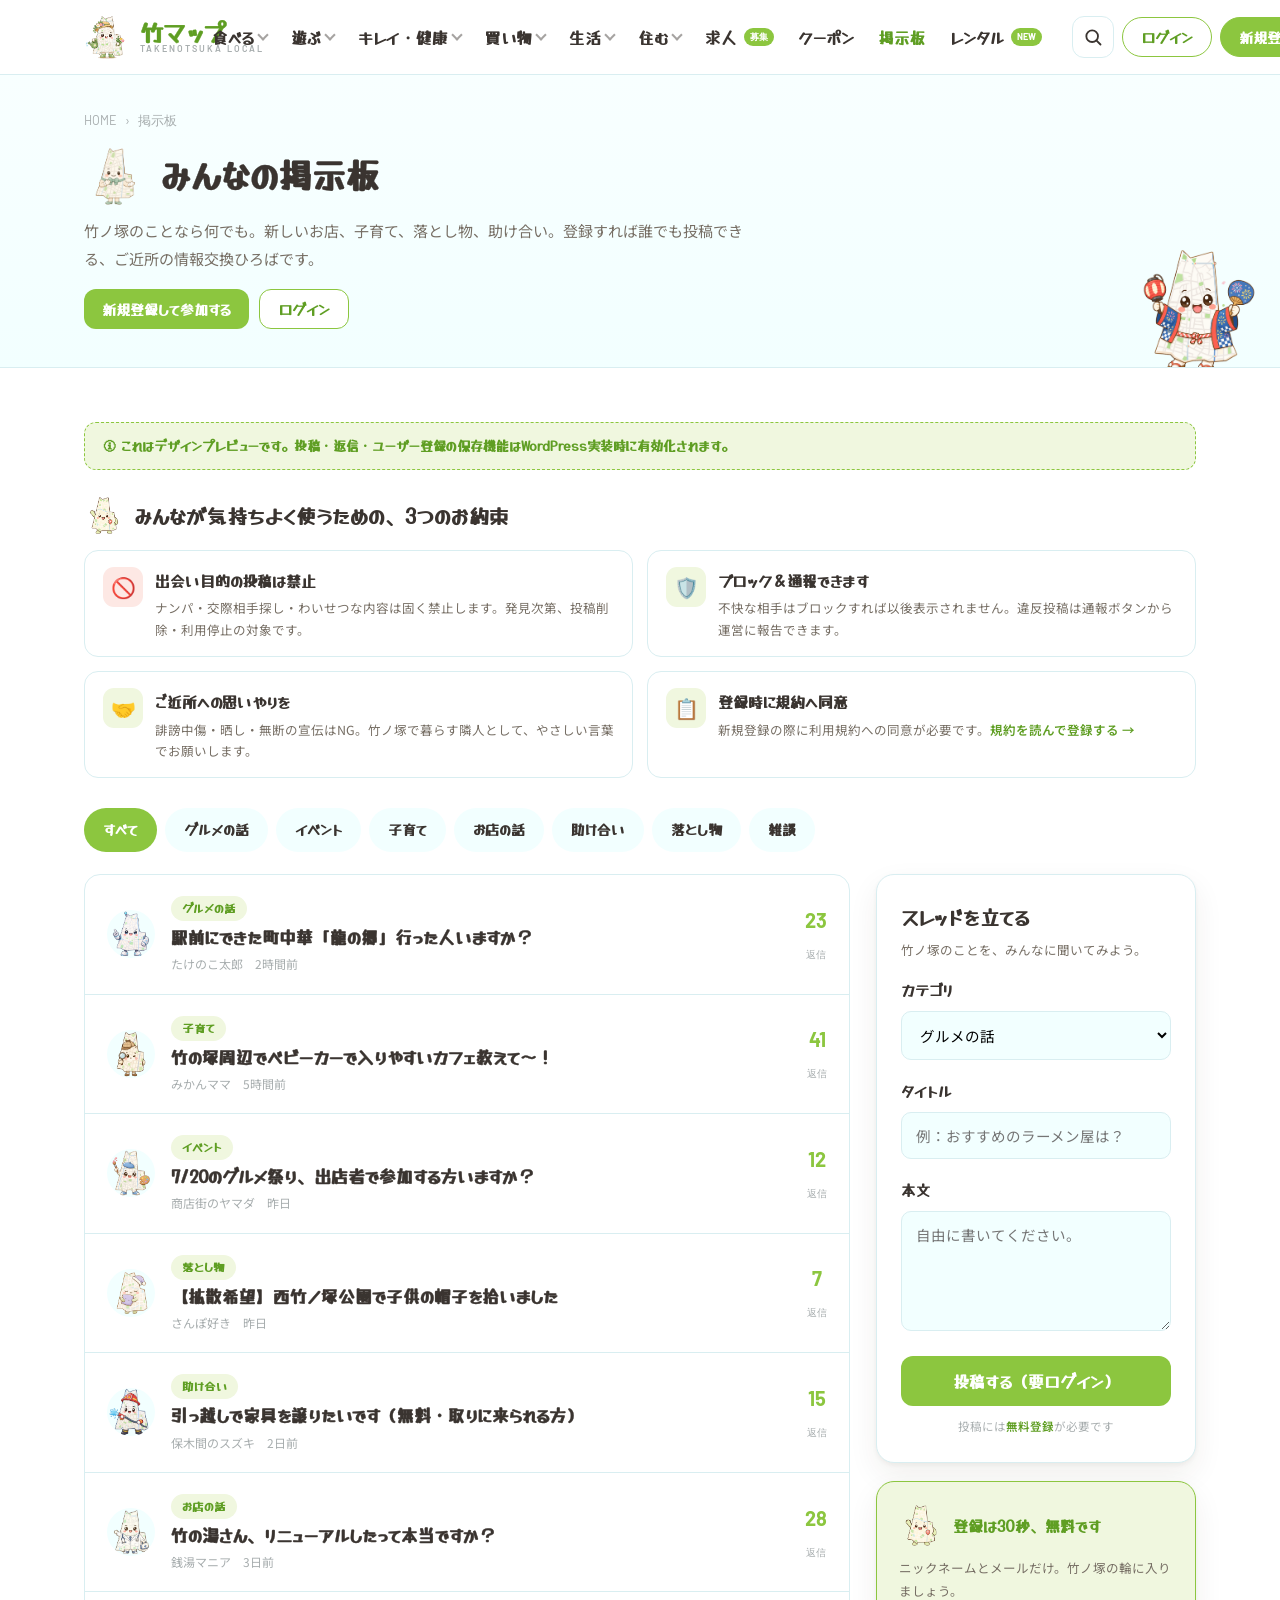
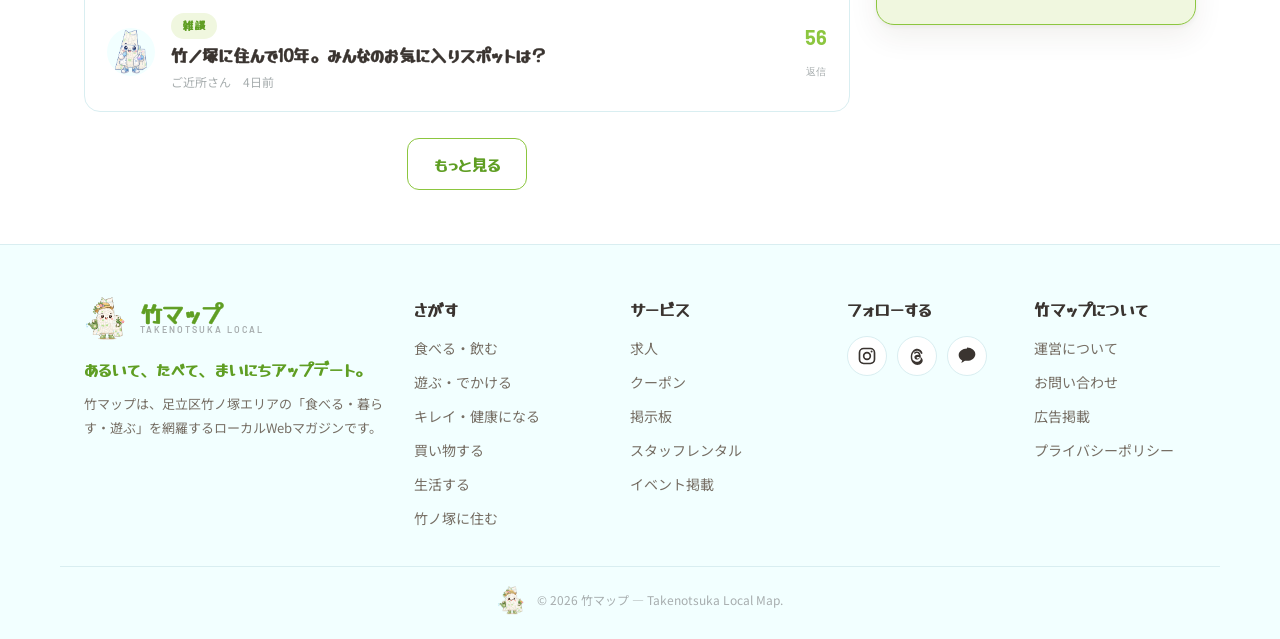
==== board.html @ 07ed6ed5 "竹マップ クライアント確認用プレビュー aruku風ローカルWebマガジン。トップ/求人/クーポン/掲示板/レンタル/イベント/運営情報の各ページ。  Co-Authored-By: Claude O" ====
<!DOCTYPE html>
<html lang="ja">
<head>
<meta charset="UTF-8">
<meta name="viewport" content="width=device-width, initial-scale=1">
<title>掲示板｜竹マップ — 竹ノ塚の情報交換</title>
<meta name="theme-color" content="#8cc63f">
<link rel="preconnect" href="https://fonts.googleapis.com"><link rel="preconnect" href="https://fonts.gstatic.com" crossorigin>
<link rel="stylesheet" href="https://fonts.googleapis.com/css2?family=Noto+Sans+JP:wght@400;500;700&family=Klee+One:wght@400;600&family=Yomogi&family=Barlow:wght@500;600;700&display=swap">
<link rel="stylesheet" href="assets/css/aruku.css">
</head>
<body data-page="board">
<div class="loader js-loader" aria-hidden="true"><div class="loader__inner"><img class="loader__chara" src="assets/img/chara/00.png" alt=""><div class="loader__sub">竹の塚情報サイト</div><div class="loader__title"><span style="animation-delay:0s">竹</span><span style="animation-delay:.12s">マ</span><span style="animation-delay:.24s">ッ</span><span style="animation-delay:.36s">プ</span></div><div class="loader__dots"><i></i><i></i><i></i></div></div></div>
<div id="tm-header"></div>

<div class="page-head">
  <div class="page-head__inner">
    <div class="breadcrumb"><a href="index.html">HOME</a><span>›</span><span>掲示板</span></div>
    <h1 class="page-head__title"><img src="assets/img/chara/12.png" alt="">みんなの掲示板</h1>
    <p class="page-head__lead">竹ノ塚のことなら何でも。新しいお店、子育て、落とし物、助け合い。登録すれば誰でも投稿できる、ご近所の情報交換ひろばです。</p>
    <div style="margin-top:16px;display:flex;gap:10px;flex-wrap:wrap;">
      <button class="btn btn--primary btn--sm js-register">新規登録して参加する</button>
      <button class="btn btn--ghost btn--sm js-login">ログイン</button>
    </div>
  </div>
  <img class="page-head__chara anim-peek" src="assets/img/chara/14.png" alt="">
</div>

<section class="section"><div class="container">

  <div class="note-banner">🛈 これはデザインプレビューです。投稿・返信・ユーザー登録の保存機能はWordPress実装時に有効化されます。</div>

  <!-- 利用ルール -->
  <div class="reveal" style="margin-bottom:30px;">
    <h2 style="font-family:var(--hand);font-weight:600;font-size:20px;margin-bottom:14px;display:flex;align-items:center;gap:10px;"><img src="assets/img/chara/10.png" style="width:40px;height:40px;" class="anim-bob" alt="">みんなが気持ちよく使うための、3つのお約束</h2>
    <div class="rules">
      <div class="rule rule--ng"><div class="rule__ic">🚫</div><div><div class="rule__t">出会い目的の投稿は禁止</div><div class="rule__d">ナンパ・交際相手探し・わいせつな内容は固く禁止します。発見次第、投稿削除・利用停止の対象です。</div></div></div>
      <div class="rule"><div class="rule__ic">🛡️</div><div><div class="rule__t">ブロック＆通報できます</div><div class="rule__d">不快な相手はブロックすれば以後表示されません。違反投稿は通報ボタンから運営に報告できます。</div></div></div>
      <div class="rule"><div class="rule__ic">🤝</div><div><div class="rule__t">ご近所への思いやりを</div><div class="rule__d">誹謗中傷・晒し・無断の宣伝はNG。竹ノ塚で暮らす隣人として、やさしい言葉でお願いします。</div></div></div>
      <div class="rule"><div class="rule__ic">📋</div><div><div class="rule__t">登録時に規約へ同意</div><div class="rule__d">新規登録の際に利用規約への同意が必要です。<a href="#" class="js-register" style="color:var(--accent-deep);font-weight:600;">規約を読んで登録する →</a></div></div></div>
    </div>
  </div>

  <!-- カテゴリタブ -->
  <div class="board-tabs reveal">
    <span class="fchip on">すべて</span>
    <span class="fchip">グルメの話</span>
    <span class="fchip">イベント</span>
    <span class="fchip">子育て</span>
    <span class="fchip">お店の話</span>
    <span class="fchip">助け合い</span>
    <span class="fchip">落とし物</span>
    <span class="fchip">雑談</span>
  </div>

  <div style="display:grid;grid-template-columns:1fr 320px;gap:26px;align-items:start;" class="reveal">

    <!-- スレッド一覧 -->
    <div>
      <div class="thread-list">
        <a class="thread" href="#">
          <div class="thread__avatar"><img src="assets/img/chara/04.png" alt=""></div>
          <div><span class="thread__cat">グルメの話</span><div class="thread__title">駅前にできた町中華「龍の郷」行った人いますか？</div><div class="thread__meta"><span>たけのこ太郎</span><span>2時間前</span></div></div>
          <div class="thread__stat"><b>23</b><small>返信</small></div>
        </a>
        <a class="thread" href="#">
          <div class="thread__avatar"><img src="assets/img/chara/15.png" alt=""></div>
          <div><span class="thread__cat">子育て</span><div class="thread__title">竹の塚周辺でベビーカーで入りやすいカフェ教えて〜！</div><div class="thread__meta"><span>みかんママ</span><span>5時間前</span></div></div>
          <div class="thread__stat"><b>41</b><small>返信</small></div>
        </a>
        <a class="thread" href="#">
          <div class="thread__avatar"><img src="assets/img/chara/19.png" alt=""></div>
          <div><span class="thread__cat">イベント</span><div class="thread__title">7/20のグルメ祭り、出店者で参加する方いますか？</div><div class="thread__meta"><span>商店街のヤマダ</span><span>昨日</span></div></div>
          <div class="thread__stat"><b>12</b><small>返信</small></div>
        </a>
        <a class="thread" href="#">
          <div class="thread__avatar"><img src="assets/img/chara/06.png" alt=""></div>
          <div><span class="thread__cat">落とし物</span><div class="thread__title">【拡散希望】西竹ノ塚公園で子供の帽子を拾いました</div><div class="thread__meta"><span>さんぽ好き</span><span>昨日</span></div></div>
          <div class="thread__stat"><b>7</b><small>返信</small></div>
        </a>
        <a class="thread" href="#">
          <div class="thread__avatar"><img src="assets/img/chara/02.png" alt=""></div>
          <div><span class="thread__cat">助け合い</span><div class="thread__title">引っ越しで家具を譲りたいです（無料・取りに来られる方）</div><div class="thread__meta"><span>保木間のスズキ</span><span>2日前</span></div></div>
          <div class="thread__stat"><b>15</b><small>返信</small></div>
        </a>
        <a class="thread" href="#">
          <div class="thread__avatar"><img src="assets/img/chara/13.png" alt=""></div>
          <div><span class="thread__cat">お店の話</span><div class="thread__title">竹の湯さん、リニューアルしたって本当ですか？</div><div class="thread__meta"><span>銭湯マニア</span><span>3日前</span></div></div>
          <div class="thread__stat"><b>28</b><small>返信</small></div>
        </a>
        <a class="thread" href="#">
          <div class="thread__avatar"><img src="assets/img/chara/09.png" alt=""></div>
          <div><span class="thread__cat">雑談</span><div class="thread__title">竹ノ塚に住んで10年。みんなのお気に入りスポットは？</div><div class="thread__meta"><span>ご近所さん</span><span>4日前</span></div></div>
          <div class="thread__stat"><b>56</b><small>返信</small></div>
        </a>
      </div>
      <div style="text-align:center;margin-top:26px;"><button class="btn btn--ghost">もっと見る</button></div>
    </div>

    <!-- サイド：新規投稿 -->
    <aside>
      <div class="form-card" style="padding:24px;">
        <h3 style="font-family:var(--hand);font-weight:600;font-size:19px;margin-bottom:4px;">スレッドを立てる</h3>
        <p style="font-size:12.5px;color:var(--ink-soft);margin-bottom:16px;">竹ノ塚のことを、みんなに聞いてみよう。</p>
        <div class="form-row"><label>カテゴリ</label><select class="select"><option>グルメの話</option><option>イベント</option><option>子育て</option><option>お店の話</option><option>助け合い</option><option>落とし物</option><option>雑談</option></select></div>
        <div class="form-row"><label>タイトル</label><input class="input" placeholder="例：おすすめのラーメン屋は？"></div>
        <div class="form-row"><label>本文</label><textarea class="textarea" placeholder="自由に書いてください。"></textarea></div>
        <button class="btn btn--primary btn--block js-register">投稿する（要ログイン）</button>
        <p style="font-size:11.5px;color:var(--ink-faint);margin-top:10px;text-align:center;">投稿には<a href="#" class="js-register" style="color:var(--accent-deep);font-weight:600;">無料登録</a>が必要です</p>
      </div>
      <div class="form-card" style="padding:22px;margin-top:18px;background:var(--accent-soft);border-color:var(--accent);">
        <div style="display:flex;align-items:center;gap:10px;"><img src="assets/img/chara/10.png" style="width:44px;height:44px;" class="anim-bob" alt=""><div style="font-family:var(--hand);font-weight:600;font-size:15px;color:var(--accent-deep);">登録は30秒、無料です</div></div>
        <p style="font-size:12.5px;color:var(--ink-soft);margin-top:8px;">ニックネームとメールだけ。竹ノ塚の輪に入りましょう。</p>
      </div>
    </aside>

  </div>
</div></section>

<div id="tm-footer"></div>
<script src="assets/js/chrome.js"></script>
<script>
document.querySelectorAll('.fchip').forEach(c=>c.addEventListener('click',()=>{document.querySelectorAll('.fchip').forEach(x=>x.classList.remove('on'));c.classList.add('on');}));
</script>
</body>
</html>
---- assets/css/aruku.css ----
@import url('https://fonts.googleapis.com/css2?family=Yusei+Magic&family=Zen+Kurenaido&display=swap');
/* ============================================================
   竹マップ — aruku テイスト 共通スタイル (aruku.css)
   home / jobs / board / rental / coupons / event 全ページ共通
   手書きフォント: Yusei Magic（マーカー手書き・太め）
   ============================================================ */
:root{
  --paper:#ffffff; --bg:#f2ffff; --bg-2:#e2f7fa;
  --ink:#3a3430; --ink-soft:#766e64; --ink-faint:#a7adae;
  --line:#d9eef1;
  --accent:#8cc63f; --accent-deep:#5f9e23; --accent-soft:#f0f7df;
  --c-taberu:#e3681f; --c-kurasu:#2f9e8f; --c-kirei:#d2698a;
  --c-kosodate:#e0a83c; --c-asobu:#4079ad; --c-sumu:#9a7b52;
  --c-kaimono:#9a5bbf; --c-seikatsu:#2f9e8f;
  --radius:14px; --shadow:0 2px 4px rgba(60,40,20,.05),0 12px 30px rgba(60,40,20,.07);
  --maxw:1160px; --hand:"Yusei Magic","Klee One",cursive; --pop:"Yomogi",cursive;
}
/* 手書きフォントを少し太く見せる（縁取り） */
.logo__main,.section__title .ja,.page-head__title,.mega__ftitle,.loader__title,
.hero-slide__title,.feature__title,.card__title,.cta__title,.modal__title,
.staff__name,.job__title,.thread__title,.event__title,.coupon__title{
  -webkit-text-stroke:.35px currentColor;
}
*{box-sizing:border-box;margin:0;padding:0;}
html{scroll-behavior:smooth;}
body{font-family:"Noto Sans JP",system-ui,sans-serif;color:var(--ink);background:var(--paper);line-height:1.85;font-size:15px;-webkit-font-smoothing:antialiased;}
a{color:inherit;text-decoration:none;}
img{max-width:100%;display:block;}
.container{width:100%;max-width:var(--maxw);margin:0 auto;padding:0 24px;}
.en{font-family:"Barlow",sans-serif;}
.hand{font-family:var(--hand);}

/* ===== キャラアニメーション ===== */
@keyframes floatY{0%,100%{transform:translateY(0)}50%{transform:translateY(-7px)}}
@keyframes bob{0%,100%{transform:translateY(0) rotate(-2.5deg)}50%{transform:translateY(-4px) rotate(2.5deg)}}
@keyframes sway{0%,100%{transform:rotate(-5deg)}50%{transform:rotate(5deg)}}
@keyframes peek{0%,100%{transform:translateY(18px) rotate(-2deg)}50%{transform:translateY(0) rotate(3deg)}}
@keyframes popIn{0%{transform:scale(0) rotate(-40deg);opacity:0}65%{transform:scale(1.18) rotate(10deg)}100%{transform:scale(1) rotate(0);opacity:1}}
.anim-float{animation:floatY 3.2s ease-in-out infinite;}
.anim-bob{animation:bob 2.6s ease-in-out infinite;transform-origin:bottom center;}
.anim-sway{animation:sway 2.2s ease-in-out infinite;transform-origin:bottom center;}
.anim-peek{animation:peek 4s ease-in-out infinite;}
.logo:hover .logo__chara{animation:sway .5s ease-in-out infinite;}

/* ===== ヘッダー ===== */
.site-header{position:sticky;top:0;z-index:200;background:rgba(255,255,255,.96);backdrop-filter:blur(8px);border-bottom:1px solid var(--line);}
.site-header__bar{display:flex;align-items:center;gap:18px;height:74px;max-width:var(--maxw);margin:0 auto;padding:0 24px;}
.logo{display:flex;align-items:center;gap:10px;}
.logo__chara{width:46px;height:46px;flex:none;object-fit:contain;}
.logo__text{display:flex;flex-direction:column;line-height:1.05;}
.logo__main{font-family:var(--hand);font-weight:600;font-size:23px;letter-spacing:.02em;color:var(--accent-deep);white-space:nowrap;}
.logo__text{flex:none;}
.logo__sub{font-family:"Barlow";font-weight:600;font-size:9px;letter-spacing:.22em;color:var(--ink-faint);}

.gnav{display:flex;list-style:none;margin-left:2px;}
.gnav__item{position:static;}
.gnav__item > a{display:flex;align-items:center;gap:5px;padding:8px 12px;font-family:var(--hand);font-weight:600;font-size:15.5px;border-radius:10px;transition:.18s;white-space:nowrap;}
.gnav__item > a .chev{width:8px;height:8px;border-right:2px solid currentColor;border-bottom:2px solid currentColor;transform:rotate(45deg);margin-top:-3px;opacity:.45;transition:.18s;}
.gnav__item:hover > a{background:var(--accent-soft);color:var(--accent-deep);}
.gnav__item:hover > a .chev{transform:rotate(225deg);margin-top:3px;}
.gnav__item--link > a.is-active{color:var(--accent-deep);}
.gnav__badge{font-family:"Barlow";font-size:9px;font-weight:700;background:var(--accent);color:#fff;padding:1px 6px;border-radius:99px;margin-left:2px;}

/* ===== フル幅メガメニュー ===== */
.mega{position:absolute;left:0;right:0;top:100%;width:100%;background:var(--paper);border-top:1px solid var(--line);box-shadow:0 24px 50px rgba(60,40,20,.14);opacity:0;visibility:hidden;transform:translateY(8px);transition:.24s;z-index:210;}
.gnav__item:hover .mega{opacity:1;visibility:visible;transform:none;}
.mega::before{content:"";position:absolute;top:-14px;left:0;right:0;height:14px;}
.mega__inner{max-width:var(--maxw);margin:0 auto;padding:30px 24px 34px;display:grid;grid-template-columns:260px 1fr;gap:38px;align-items:start;}
.mega__feature{border-right:2px dotted var(--line);padding-right:34px;}
.mega__feature .mega__chara{width:104px;height:104px;object-fit:contain;}
.mega__ftitle{font-family:var(--hand);font-weight:600;font-size:26px;color:var(--accent-deep);margin-top:6px;}
.mega__ften{font-family:"Barlow";font-weight:600;font-size:11px;letter-spacing:.2em;color:var(--ink-faint);}
.mega__fdesc{font-size:13px;color:var(--ink-soft);margin:12px 0 18px;line-height:1.85;}
.mega__more{display:inline-block;font-family:var(--hand);font-size:15px;font-weight:600;color:#fff;background:var(--accent);padding:9px 22px;border-radius:99px;transition:.16s;}
.mega__more:hover{background:var(--accent-deep);}
.mega__grid{display:grid;grid-template-columns:repeat(4,1fr);gap:14px;}
.mega__item{display:flex;flex-direction:column;align-items:center;gap:9px;padding:12px 8px;border-radius:16px;text-align:center;transition:.16s;}
.mega__item:hover{background:var(--bg);transform:translateY(-3px);}
.mega__thumb{width:118px;height:118px;border-radius:16px;overflow:hidden;background:var(--bg);box-shadow:0 6px 14px rgba(60,40,20,.1);transition:.18s;}
.mega__item:hover .mega__thumb{transform:scale(1.05) rotate(-2deg);}
.mega__thumb img{width:100%;height:100%;object-fit:cover;}
.mega__label{font-family:var(--hand);font-weight:600;font-size:15px;line-height:1.3;}

.header-actions{margin-left:auto;display:flex;align-items:center;gap:8px;}
.icon-btn{width:42px;height:42px;display:grid;place-items:center;border:1.5px solid var(--line);background:var(--paper);border-radius:12px;color:var(--ink);cursor:pointer;transition:.18s;}
.icon-btn:hover{border-color:var(--accent);color:var(--accent);}
.icon-btn--menu{display:none;}
.icon-btn--menu .bar{display:block;width:18px;height:2px;background:currentColor;margin:2px 0;border-radius:2px;}
.btn-auth{font-family:var(--hand);font-weight:600;font-size:14px;padding:9px 18px;border-radius:99px;cursor:pointer;border:1.5px solid var(--accent);background:var(--paper);color:var(--accent-deep);transition:.16s;white-space:nowrap;}
.btn-auth:hover{background:var(--accent-soft);}
.btn-auth--solid{background:var(--accent);color:#fff;border-color:var(--accent);}
.btn-auth--solid:hover{background:var(--accent-deep);}

/* ===== ボタン ===== */
.btn{display:inline-flex;align-items:center;justify-content:center;gap:6px;font-family:var(--hand);font-weight:600;padding:13px 26px;border-radius:12px;border:none;cursor:pointer;font-size:16px;transition:.18s;white-space:nowrap;}
.btn--primary{background:var(--accent);color:#fff;}
.btn--primary:hover{background:var(--accent-deep);}
.btn--dark{background:var(--ink);color:#fff;}
.btn--dark:hover{background:#241f1b;}
.btn--ghost{background:var(--paper);border:1.5px solid var(--accent);color:var(--accent-deep);}
.btn--ghost:hover{background:var(--accent-soft);}
.btn--sm{padding:9px 18px;font-size:14px;}
.btn--block{width:100%;}

/* ===== セクション共通 ===== */
.section{padding:54px 0;}
.section--tint{background:var(--bg);}
/* 見出し（セクション）ごとの淡い背景色 */
.section--blue{background:#eefcff;}
.section--yellow{background:#fdf8e6;}
.section--pink{background:#fdeef3;}
.section--mint{background:#ecf8ee;}
.section--lav{background:#f3f0fb;}
.section--peach{background:#fef1e8;}
.section__head{display:flex;align-items:center;gap:14px;margin-bottom:26px;}
.section__chara{width:52px;height:52px;flex:none;object-fit:contain;}
.section__title{display:flex;flex-direction:column;gap:0;flex:1;}
.section__title .ja{font-family:var(--hand);font-weight:600;font-size:26px;letter-spacing:.01em;display:inline-block;padding-bottom:4px;background-image:linear-gradient(var(--accent),var(--accent));background-repeat:no-repeat;background-position:0 100%;background-size:100% 5px;border-radius:2px;}
.section__title .en{font-family:"Barlow";font-weight:600;font-size:11px;letter-spacing:.22em;color:var(--ink-faint);text-transform:uppercase;}
.section__more{font-family:var(--hand);font-weight:600;font-size:15px;color:var(--accent-deep);white-space:nowrap;}
.section__more:hover{text-decoration:underline;}
/* 見出しの下線（マーカー風） */
.prose h2,.evt-title,.form-card > h2{display:inline-block;padding-bottom:4px;background-image:linear-gradient(var(--accent),var(--accent));background-repeat:no-repeat;background-position:0 100%;background-size:100% 5px;border-radius:2px;}

/* ===== ページヘッド（下層ページ共通） ===== */
.page-head{background:linear-gradient(180deg,#f8ffff,#f2ffff);border-bottom:1px solid var(--line);position:relative;overflow:hidden;}
.page-head__inner{max-width:var(--maxw);margin:0 auto;padding:34px 24px 38px;position:relative;z-index:1;}
.breadcrumb{font-size:12.5px;color:var(--ink-faint);margin-bottom:12px;font-family:"Barlow";display:flex;gap:8px;}
.breadcrumb a:hover{color:var(--accent-deep);}
.page-head__title{font-family:var(--hand);font-weight:600;font-size:34px;color:var(--ink);display:flex;align-items:center;gap:14px;}
.page-head__title img{width:62px;height:62px;object-fit:contain;}
.page-head__lead{margin-top:10px;color:var(--ink-soft);font-size:15px;max-width:680px;line-height:1.85;}
.page-head__chara{position:absolute;right:18px;bottom:-10px;width:130px;z-index:0;}

/* 注意バナー（プレビュー注記） */
.note-banner{background:var(--accent-soft);border:1px dashed var(--accent);color:var(--accent-deep);font-size:13px;border-radius:12px;padding:11px 18px;margin:0 auto 26px;max-width:var(--maxw);display:flex;gap:10px;align-items:center;font-family:var(--hand);font-weight:600;}

/* ===== カード（記事） ===== */
.grid{display:grid;gap:22px;}
.grid--3{grid-template-columns:repeat(3,1fr);}
.grid--4{grid-template-columns:repeat(4,1fr);}
.card{background:var(--paper);border:1px solid var(--line);border-radius:var(--radius);overflow:hidden;transition:.2s;display:flex;flex-direction:column;}
.card:hover{transform:translateY(-4px);box-shadow:var(--shadow);border-color:transparent;}
.card__media{position:relative;aspect-ratio:4/3;background:var(--bg-2);overflow:hidden;}
.card__media img{width:100%;height:100%;object-fit:cover;transition:.3s;}
.card:hover .card__media img{transform:scale(1.05);}
.card__cat{position:absolute;left:10px;top:10px;font-family:var(--hand);font-size:13px;font-weight:600;color:#fff;background:var(--accent);padding:2px 13px;border-radius:99px;}
.card__badge{position:absolute;right:10px;top:10px;font-family:"Barlow";font-weight:700;font-size:11px;letter-spacing:.06em;color:#fff;background:var(--accent-deep);padding:3px 9px;border-radius:6px;}
.card__body{padding:15px 16px 18px;display:flex;flex-direction:column;gap:9px;flex:1;}
.card__title{font-family:var(--hand);font-weight:600;font-size:16px;line-height:1.55;}
.card:hover .card__title{color:var(--accent-deep);}
.card__meta{margin-top:auto;display:flex;align-items:center;justify-content:space-between;font-size:12px;color:var(--ink-faint);}
.is-taberu .card__cat,.is-taberu.cat-chip .ic{background:var(--c-taberu);}
.is-kurasu .card__cat,.is-kurasu.cat-chip .ic{background:var(--c-kurasu);}
.is-kirei .card__cat,.is-kirei.cat-chip .ic{background:var(--c-kirei);}
.is-kosodate .card__cat,.is-kosodate.cat-chip .ic{background:var(--c-kosodate);}
.is-asobu .card__cat,.is-asobu.cat-chip .ic{background:var(--c-asobu);}
.is-sumu .card__cat,.is-sumu.cat-chip .ic{background:var(--c-sumu);}
.is-kaimono .card__cat,.is-kaimono.cat-chip .ic{background:var(--c-kaimono);}
.is-seikatsu .card__cat,.is-seikatsu.cat-chip .ic{background:var(--c-seikatsu);}

/* ===== フォーム共通 ===== */
.form-card{background:var(--paper);border:1px solid var(--line);border-radius:18px;padding:30px 32px;box-shadow:var(--shadow);margin-left:auto;margin-right:auto;}
.form-row{margin-bottom:18px;}
.form-row label{display:block;font-family:var(--hand);font-weight:600;font-size:14.5px;margin-bottom:7px;}
.form-row .req{color:var(--accent);font-size:12px;margin-left:6px;}
.input,.select,.textarea{width:100%;padding:12px 14px;border:1.5px solid var(--line);border-radius:10px;font-size:14.5px;font-family:inherit;background:var(--bg);transition:.16s;}
.input:focus,.select:focus,.textarea:focus{outline:none;border-color:var(--accent);background:#fff;}
.textarea{min-height:120px;resize:vertical;}
.form-grid2{display:grid;grid-template-columns:1fr 1fr;gap:16px;}
.uploader{border:2px dashed var(--line);border-radius:12px;padding:24px;text-align:center;color:var(--ink-faint);font-size:13px;cursor:pointer;transition:.16s;background:var(--bg);}
.uploader:hover{border-color:var(--accent);color:var(--accent-deep);}
.chips-input{display:flex;flex-wrap:wrap;gap:7px;}
.chips-input .chip{font-family:var(--hand);font-weight:600;font-size:13px;padding:6px 14px;border-radius:99px;border:1.5px solid var(--line);background:var(--bg);cursor:pointer;transition:.14s;}
.chips-input .chip.on,.chips-input .chip:hover{background:var(--accent-soft);border-color:var(--accent);color:var(--accent-deep);}

/* ===== 求人ページ ===== */
.search-bar{background:var(--paper);border:1px solid var(--line);border-radius:16px;box-shadow:var(--shadow);padding:18px;display:grid;grid-template-columns:2fr 1fr 1fr 1fr auto;gap:12px;align-items:end;margin-bottom:28px;}
.search-bar .form-row{margin:0;}
.filter-chips{display:flex;flex-wrap:wrap;gap:8px;margin-bottom:24px;}
.fchip{font-family:var(--hand);font-weight:600;font-size:14px;padding:8px 18px;border-radius:99px;background:var(--bg);border:1.5px solid transparent;cursor:pointer;transition:.14s;}
.fchip.on,.fchip:hover{background:var(--accent);color:#fff;}
.job{display:grid;grid-template-columns:96px 1fr auto;gap:20px;background:var(--paper);border:1px solid var(--line);border-radius:16px;padding:20px 22px;transition:.18s;align-items:center;}
.job:hover{transform:translateY(-3px);box-shadow:var(--shadow);border-color:transparent;}
.job + .job{margin-top:16px;}
.job__logo{width:96px;height:96px;border-radius:14px;overflow:hidden;background:var(--bg);flex:none;}
.job__logo img{width:100%;height:100%;object-fit:cover;}
.job__tags{display:flex;flex-wrap:wrap;gap:7px;margin-bottom:8px;}
.tag-pill{font-family:var(--hand);font-weight:600;font-size:12px;padding:3px 11px;border-radius:99px;background:var(--accent-soft);color:var(--accent-deep);}
.tag-pill--type{background:var(--ink);color:#fff;}
.tag-pill--area{background:var(--bg);color:var(--ink-soft);}
.job__shop{font-size:12.5px;color:var(--ink-faint);}
.job__title{font-family:var(--hand);font-weight:600;font-size:19px;margin:2px 0 6px;}
.job__pay{font-family:var(--hand);font-weight:600;color:var(--accent-deep);font-size:16px;}
.job__pay span{font-size:12px;color:var(--ink-faint);margin-right:4px;}
.job__action{display:flex;flex-direction:column;gap:8px;text-align:center;}
.job__deadline{font-size:11.5px;color:var(--ink-faint);}

/* ===== 掲示板 ===== */
.board-tabs{display:flex;flex-wrap:wrap;gap:8px;margin-bottom:22px;}
.thread-list{background:var(--paper);border:1px solid var(--line);border-radius:16px;overflow:hidden;}
.thread{display:grid;grid-template-columns:auto 1fr auto;gap:16px;padding:18px 22px;align-items:center;transition:.14s;border-bottom:1px solid var(--line);}
.thread:last-child{border-bottom:none;}
.thread:hover{background:var(--bg);}
.thread__avatar{width:48px;height:48px;border-radius:99px;overflow:hidden;background:var(--bg);flex:none;}
.thread__avatar img{width:100%;height:100%;object-fit:cover;}
.thread__cat{font-family:var(--hand);font-weight:600;font-size:11.5px;padding:2px 11px;border-radius:99px;background:var(--accent-soft);color:var(--accent-deep);display:inline-block;margin-bottom:5px;}
.thread__title{font-family:var(--hand);font-weight:600;font-size:16.5px;line-height:1.4;}
.thread:hover .thread__title{color:var(--accent-deep);}
.thread__meta{font-size:12px;color:var(--ink-faint);margin-top:4px;display:flex;gap:12px;flex-wrap:wrap;}
.thread__stat{text-align:center;font-family:"Barlow";color:var(--ink-soft);}
.thread__stat b{display:block;font-size:20px;color:var(--accent);}
.thread__stat small{font-size:10px;color:var(--ink-faint);}

/* ===== スタッフレンタル ===== */
.steps{display:grid;grid-template-columns:repeat(3,1fr);gap:18px;margin-bottom:10px;}
.step{background:var(--paper);border:1px solid var(--line);border-radius:16px;padding:24px 22px;text-align:center;position:relative;}
.step__num{font-family:"Barlow";font-weight:700;font-size:14px;width:34px;height:34px;border-radius:99px;background:var(--accent);color:#fff;display:grid;place-items:center;margin:0 auto 12px;}
.step__title{font-family:var(--hand);font-weight:600;font-size:17px;margin-bottom:6px;}
.step__desc{font-size:13px;color:var(--ink-soft);line-height:1.8;}
.staff-grid{display:grid;grid-template-columns:repeat(3,1fr);gap:22px;}
.staff{background:var(--paper);border:1px solid var(--line);border-radius:18px;overflow:hidden;transition:.2s;display:flex;flex-direction:column;}
.staff:hover{transform:translateY(-4px);box-shadow:var(--shadow);border-color:transparent;}
.staff__photo{aspect-ratio:1;background:linear-gradient(160deg,#eafbfd,#d2eef3);position:relative;overflow:hidden;display:grid;place-items:center;}
.staff__photo img{width:86%;height:86%;object-fit:contain;}
.staff__rate{position:absolute;right:12px;top:12px;font-family:var(--hand);font-weight:600;font-size:14px;background:var(--accent);color:#fff;padding:4px 14px;border-radius:99px;box-shadow:0 4px 10px rgba(0,0,0,.15);}
.staff__body{padding:18px 20px 22px;display:flex;flex-direction:column;gap:10px;flex:1;}
.staff__name{font-family:var(--hand);font-weight:600;font-size:20px;}
.staff__name small{font-size:12px;color:var(--ink-faint);margin-left:8px;font-family:"Barlow";}
.staff__skills{display:flex;flex-wrap:wrap;gap:6px;}
.staff__skill{font-family:var(--hand);font-weight:600;font-size:12px;padding:4px 12px;border-radius:99px;background:var(--accent-soft);color:var(--accent-deep);}
.staff__bio{font-size:13px;color:var(--ink-soft);line-height:1.8;}
.staff__foot{margin-top:auto;display:flex;align-items:center;justify-content:space-between;padding-top:6px;}
.staff__pay{font-family:var(--hand);font-weight:600;color:var(--accent-deep);font-size:15px;}
.staff__pay span{font-size:11px;color:var(--ink-faint);}

/* ===== フッター ===== */
.site-footer{background:var(--bg);border-top:1px solid var(--line);padding:50px 0 24px;}
.footer-top{display:grid;grid-template-columns:1.6fr 1fr 1fr .85fr .85fr;gap:26px;max-width:var(--maxw);margin:0 auto;padding:0 24px;}
.footer-brand .logo__main{font-size:22px;}
.footer-tag{font-family:var(--hand);font-weight:600;color:var(--accent-deep);margin:14px 0 8px;font-size:16px;}
.footer-desc{font-size:13px;color:var(--ink-soft);line-height:1.8;max-width:320px;}
.footer-h{font-family:var(--hand);font-weight:600;font-size:16px;margin-bottom:12px;}
.footer-list{list-style:none;display:flex;flex-direction:column;gap:8px;font-size:14px;color:var(--ink-soft);}
.footer-list a:hover{color:var(--accent-deep);}
.sns{display:flex;gap:10px;list-style:none;}
.sns a{width:40px;height:40px;display:grid;place-items:center;border:1px solid var(--line);border-radius:99px;background:var(--paper);transition:.18s;}
.sns a:hover{background:var(--accent);border-color:var(--accent);color:#fff;}
.footer-bottom{max-width:var(--maxw);margin:34px auto 0;padding:18px 24px 0;border-top:1px solid var(--line);font-size:12px;color:var(--ink-faint);text-align:center;display:flex;align-items:center;justify-content:center;gap:10px;}
.footer-bottom img{width:30px;}

/* ===== 出現アニメ ===== */
.reveal{opacity:0;transform:translateY(16px);transition:.6s cubic-bezier(.2,.7,.3,1);}
.reveal.in{opacity:1;transform:none;}
.section__head.reveal .section__chara{opacity:0;}
.section__head.reveal.in .section__chara{animation:popIn .6s cubic-bezier(.2,1.3,.4,1) forwards,floatY 3.2s ease-in-out .6s infinite;}

/* ===== モバイルドロワー ===== */
.mobile-drawer{position:fixed;inset:0;z-index:300;background:rgba(30,18,8,.4);opacity:0;visibility:hidden;transition:.25s;}
.mobile-drawer.open{opacity:1;visibility:visible;}
.mobile-drawer__panel{position:absolute;top:0;right:0;width:min(86vw,340px);height:100%;background:var(--paper);padding:22px;overflow-y:auto;transform:translateX(100%);transition:.28s;}
.mobile-drawer.open .mobile-drawer__panel{transform:none;}
.mobile-drawer__close{position:absolute;top:16px;right:16px;width:38px;height:38px;border:1px solid var(--line);background:none;border-radius:10px;font-size:20px;cursor:pointer;}
.macc{border-bottom:1px solid var(--line);}
.macc__btn{width:100%;text-align:left;background:none;border:none;padding:15px 4px;font-family:var(--hand);font-weight:600;font-size:18px;cursor:pointer;display:flex;justify-content:space-between;align-items:center;}
.macc__btn .chev{width:9px;height:9px;border-right:2px solid var(--ink-faint);border-bottom:2px solid var(--ink-faint);transform:rotate(45deg);transition:.2s;}
.macc.open .macc__btn .chev{transform:rotate(225deg);}
.macc__panel{display:none;flex-wrap:wrap;gap:6px;padding:0 4px 16px;}
.macc.open .macc__panel{display:flex;}
.macc__panel a{font-family:var(--hand);font-size:14px;font-weight:600;padding:7px 14px;background:var(--bg);border-radius:99px;}
.macc__link{display:block;padding:15px 4px;font-family:var(--hand);font-weight:600;font-size:18px;border-bottom:1px solid var(--line);}

/* ===== 認証モーダル ===== */
.modal{position:fixed;inset:0;z-index:400;background:rgba(30,18,8,.5);display:grid;place-items:center;opacity:0;visibility:hidden;transition:.22s;padding:20px;}
.modal.open{opacity:1;visibility:visible;}
.modal__box{background:var(--paper);border-radius:22px;width:min(440px,100%);padding:34px 34px 30px;position:relative;box-shadow:0 30px 70px rgba(40,24,10,.3);transform:translateY(14px);transition:.22s;}
.modal.open .modal__box{transform:none;}
.modal__close{position:absolute;right:16px;top:16px;width:36px;height:36px;border:1px solid var(--line);background:none;border-radius:10px;font-size:18px;cursor:pointer;}
.modal__chara{width:72px;height:72px;object-fit:contain;margin:0 auto 6px;}
.modal__title{font-family:var(--hand);font-weight:600;font-size:24px;text-align:center;color:var(--accent-deep);}
.modal__tabs{display:flex;gap:6px;background:var(--bg);border-radius:99px;padding:4px;margin:18px 0 22px;}
.modal__tab{flex:1;font-family:var(--hand);font-weight:600;font-size:14.5px;padding:9px;border-radius:99px;border:none;background:none;cursor:pointer;color:var(--ink-soft);}
.modal__tab.on{background:var(--accent);color:#fff;}
.modal__pane{display:none;}
.modal__pane.on{display:block;}
.modal__alt{text-align:center;font-size:12.5px;color:var(--ink-faint);margin-top:14px;}

@media(max-width:1080px){
  .gnav__item > a{padding:8px 9px;font-size:14.5px;}
}
@media(max-width:980px){
  .gnav{display:none;} .icon-btn--menu{display:grid;}
  .btn-auth{display:none;}
  .grid--4{grid-template-columns:repeat(2,1fr);}
  .search-bar{grid-template-columns:1fr 1fr;}
  .staff-grid{grid-template-columns:repeat(2,1fr);}
  .steps{grid-template-columns:1fr;}
  .job{grid-template-columns:72px 1fr;}
  .job__logo{width:72px;height:72px;}
  .job__action{grid-column:1/3;flex-direction:row;justify-content:space-between;align-items:center;}
  .form-grid2{grid-template-columns:1fr;}
}
@media(max-width:560px){
  .grid--3,.grid--4{grid-template-columns:1fr;}
  .staff-grid{grid-template-columns:1fr;}
  .search-bar{grid-template-columns:1fr;}
  .board-tabs{overflow-x:auto;flex-wrap:nowrap;}
  .thread{grid-template-columns:auto 1fr;}
  .thread__stat{display:none;}
  .footer-top{grid-template-columns:1fr 1fr;}
  .page-head__title{font-size:26px;}
}
/* ===== ローディング ===== */
.loader{position:fixed;inset:0;z-index:9999;background:radial-gradient(circle at 50% 38%,#f5faea,#e6f1cf);display:grid;place-items:center;transition:opacity .55s ease,visibility .55s;}
.loader.hide{opacity:0;visibility:hidden;}
.loader__inner{text-align:center;}
.loader__chara{width:132px;margin:0 auto 16px;animation:loaderHop 1s ease-in-out infinite;}
.loader__sub{font-family:var(--hand);font-weight:600;font-size:15px;color:var(--ink-soft);letter-spacing:.14em;margin-bottom:6px;animation:fadePulse 1.6s ease-in-out infinite;}
.loader__title{font-family:var(--hand);font-weight:600;font-size:42px;color:var(--accent-deep);display:flex;gap:1px;justify-content:center;}
.loader__title span{display:inline-block;animation:letterJump 1.1s ease-in-out infinite;}
.loader__dots{margin-top:16px;display:flex;gap:7px;justify-content:center;}
.loader__dots i{width:10px;height:10px;border-radius:99px;background:var(--accent);animation:loaderHop .8s ease-in-out infinite;}
.loader__dots i:nth-child(2){animation-delay:.15s;}
.loader__dots i:nth-child(3){animation-delay:.3s;}
@keyframes loaderHop{0%,100%{transform:translateY(0)}50%{transform:translateY(-14px)}}
@keyframes letterJump{0%,100%{transform:translateY(0)}30%{transform:translateY(-12px)}}
@keyframes fadePulse{0%,100%{opacity:.5}50%{opacity:1}}

/* ===== クーポン ===== */
.coupon-grid{display:grid;grid-template-columns:repeat(3,1fr);gap:22px;}
.coupon{position:relative;background:var(--paper);border:1px solid var(--line);border-radius:16px;overflow:hidden;display:flex;flex-direction:column;transition:.2s;}
.coupon:hover{transform:translateY(-4px);box-shadow:var(--shadow);border-color:transparent;}
.coupon__media{aspect-ratio:16/10;overflow:hidden;background:var(--bg-2);position:relative;}
.coupon__media img{width:100%;height:100%;object-fit:cover;transition:.3s;}
.coupon:hover .coupon__media img{transform:scale(1.05);}
.coupon__off{position:absolute;left:12px;top:12px;font-family:var(--hand);font-weight:600;font-size:19px;background:var(--accent);color:#fff;padding:5px 16px;border-radius:99px;box-shadow:0 4px 10px rgba(0,0,0,.18);}
.coupon__body{padding:16px 18px 18px;display:flex;flex-direction:column;gap:7px;flex:1;}
.coupon__shop{font-size:12.5px;color:var(--ink-faint);}
.coupon__title{font-family:var(--hand);font-weight:600;font-size:17px;line-height:1.45;}
.coupon__valid{font-size:12px;color:var(--ink-soft);}
.coupon__foot{margin-top:auto;border-top:2px dashed var(--line);padding-top:13px;display:flex;align-items:center;justify-content:space-between;}

/* ===== SNS フィード ===== */
.sns-block{display:grid;grid-template-columns:1fr 1fr;gap:30px;}
.sns-col__head{display:flex;align-items:center;gap:12px;margin-bottom:16px;}
.sns-col__icon{width:46px;height:46px;border-radius:13px;display:grid;place-items:center;color:#fff;flex:none;}
.sns-col__icon--ig{background:linear-gradient(45deg,#f9ce34,#ee2a7b,#6228d7);}
.sns-col__icon--th{background:#101010;}
.sns-col__name{font-family:var(--hand);font-weight:600;font-size:17px;}
.sns-col__handle{font-size:12.5px;color:var(--ink-faint);}
.sns-col__follow{margin-left:auto;}
.sns-feed{display:grid;grid-template-columns:repeat(3,1fr);gap:10px;}
.sns-post{position:relative;aspect-ratio:1;border-radius:12px;overflow:hidden;background:var(--bg-2);display:block;}
.sns-post img{width:100%;height:100%;object-fit:cover;transition:.3s;}
.sns-post:hover img{transform:scale(1.07);}
.sns-post__ov{position:absolute;inset:0;background:rgba(20,12,6,0);transition:.2s;display:grid;place-items:center;color:#fff;opacity:0;}
.sns-post:hover .sns-post__ov{background:rgba(20,12,6,.35);opacity:1;}
.thread-feed{display:flex;flex-direction:column;gap:12px;}
.th-post{display:flex;gap:12px;background:var(--paper);border:1px solid var(--line);border-radius:14px;padding:14px 16px;transition:.18s;}
.th-post:hover{border-color:var(--accent);transform:translateY(-2px);}
.th-post__av{width:42px;height:42px;border-radius:99px;overflow:hidden;flex:none;background:var(--bg);}
.th-post__av img{width:100%;height:100%;object-fit:cover;}
.th-post__name{font-family:var(--hand);font-weight:600;font-size:14px;}
.th-post__name small{color:var(--ink-faint);font-weight:400;font-family:"Barlow";margin-left:6px;}
.th-post__text{font-size:13.5px;color:var(--ink-soft);line-height:1.7;margin-top:3px;}

/* ===== イベント ===== */
.event-list{display:grid;gap:14px;}
.event{display:grid;grid-template-columns:auto 1fr auto;gap:18px;align-items:center;background:var(--paper);border:1px solid var(--line);border-radius:14px;padding:16px 20px;transition:.18s;}
.event:hover{transform:translateY(-2px);box-shadow:var(--shadow);border-color:transparent;}
.event__date{text-align:center;background:var(--accent-soft);border-radius:12px;padding:9px 14px;min-width:68px;}
.event__date .m{font-family:"Barlow";font-size:12px;font-weight:700;color:var(--accent-deep);letter-spacing:.05em;}
.event__date .d{font-family:"Barlow";font-size:27px;font-weight:700;color:var(--accent-deep);line-height:1;}
.event__date .w{font-size:10px;color:var(--ink-faint);}
.event__cat{font-family:var(--hand);font-weight:600;font-size:11.5px;padding:2px 11px;border-radius:99px;background:var(--accent-soft);color:var(--accent-deep);display:inline-block;margin-bottom:5px;}
.event__title{font-family:var(--hand);font-weight:600;font-size:17.5px;line-height:1.45;}
.event__meta{font-size:12.5px;color:var(--ink-faint);margin-top:3px;display:flex;gap:12px;flex-wrap:wrap;}
.event__go{font-family:var(--hand);font-weight:600;color:var(--accent-deep);font-size:14px;white-space:nowrap;}

/* ===== 利用規約・同意 ===== */
.terms-box{max-height:190px;overflow-y:auto;border:1px solid var(--line);border-radius:12px;padding:14px 16px;background:var(--bg);font-size:12.5px;color:var(--ink-soft);line-height:1.85;text-align:left;}
.terms-box h4{font-family:var(--hand);font-weight:600;color:var(--ink);font-size:13.5px;margin:10px 0 3px;}
.terms-box h4:first-child{margin-top:0;}
.terms-box .ng{color:var(--accent-deep);font-weight:600;}
.check-row{display:flex;gap:10px;align-items:flex-start;margin:14px 0;font-size:12.5px;color:var(--ink-soft);text-align:left;line-height:1.6;cursor:pointer;}
.check-row input{margin-top:2px;width:18px;height:18px;accent-color:var(--accent);flex:none;cursor:pointer;}
.btn:disabled{opacity:.45;cursor:not-allowed;}
.rules{display:grid;grid-template-columns:repeat(2,1fr);gap:14px;}
.rule{display:flex;gap:12px;background:var(--paper);border:1px solid var(--line);border-radius:14px;padding:16px 18px;}
.rule__ic{width:40px;height:40px;border-radius:11px;background:var(--accent-soft);display:grid;place-items:center;flex:none;font-size:20px;}
.rule__t{font-family:var(--hand);font-weight:600;font-size:15px;margin-bottom:3px;}
.rule__d{font-size:12.5px;color:var(--ink-soft);line-height:1.7;}
.rule--ng .rule__ic{background:#fde8e4;}

@media(max-width:980px){
  .coupon-grid{grid-template-columns:repeat(2,1fr);}
  .sns-block{grid-template-columns:1fr;gap:34px;}
  .rules{grid-template-columns:1fr;}
}
@media(max-width:560px){
  .coupon-grid{grid-template-columns:1fr;}
  .sns-feed{grid-template-columns:repeat(3,1fr);}
  .event{grid-template-columns:auto 1fr;}
  .event__go{display:none;}
  .loader__title{font-size:34px;}
}
/* ===== イベント詳細・投稿 ===== */
.btn--line{background:#06c755;color:#fff;}
.btn--line:hover{background:#05a847;}
.evt-layout{display:grid;grid-template-columns:1fr 350px;gap:34px;align-items:start;}
.evt-hero{border-radius:18px;overflow:hidden;aspect-ratio:16/8;background:var(--bg-2);margin-bottom:20px;box-shadow:var(--shadow);}
.evt-hero img{width:100%;height:100%;object-fit:cover;}
.evt-tags{display:flex;flex-wrap:wrap;gap:8px;margin-bottom:10px;}
.evt-title{font-family:var(--hand);font-weight:400;font-size:30px;line-height:1.4;margin-bottom:18px;}
.evt-info{border:1px solid var(--line);border-radius:14px;overflow:hidden;margin-bottom:24px;}
.evt-info__row{display:grid;grid-template-columns:140px 1fr;border-bottom:1px solid var(--line);}
.evt-info__row:last-child{border-bottom:none;}
.evt-info__k{background:var(--bg);padding:14px 18px;font-family:var(--hand);color:var(--accent-deep);display:flex;align-items:center;gap:8px;}
.evt-info__v{padding:14px 18px;}
.evt-body{font-size:14.5px;line-height:1.95;color:var(--ink-soft);}
.evt-body h3{font-family:var(--hand);color:var(--ink);font-size:19px;margin:26px 0 10px;}
.evt-gallery{display:grid;grid-template-columns:repeat(4,1fr);gap:10px;margin-top:16px;}
.evt-gallery img{aspect-ratio:1;object-fit:cover;border-radius:12px;background:var(--bg-2);}
.organizer{display:flex;gap:14px;align-items:center;background:var(--paper);border:1px solid var(--line);border-radius:16px;padding:18px 20px;margin-top:22px;}
.organizer__av{width:58px;height:58px;border-radius:99px;overflow:hidden;background:var(--bg);flex:none;}
.organizer__av img{width:100%;height:100%;object-fit:cover;}
.organizer__name{font-family:var(--hand);font-size:17px;}
.organizer__role{font-size:12.5px;color:var(--ink-faint);}
.sns-icons{display:flex;gap:9px;margin-left:auto;}
.sns-icons a{width:42px;height:42px;border-radius:99px;display:grid;place-items:center;color:#fff;transition:.16s;}
.sns-icons a:hover{transform:translateY(-2px);}
.sns-icons .ig{background:linear-gradient(45deg,#f9ce34,#ee2a7b,#6228d7);}
.sns-icons .th{background:#101010;}
.sns-icons .ln{background:#06c755;}
.apply-card{position:sticky;top:90px;background:var(--paper);border:1px solid var(--line);border-radius:18px;padding:24px;box-shadow:var(--shadow);}
.apply-card__price{font-family:var(--hand);font-size:24px;color:var(--accent-deep);text-align:center;margin-bottom:4px;}
.apply-card__cap{text-align:center;font-size:12.5px;color:var(--ink-faint);margin-bottom:16px;}

@media(max-width:980px){
  .evt-layout{grid-template-columns:1fr;}
  .apply-card{position:static;}
  .evt-gallery{grid-template-columns:repeat(3,1fr);}
  .footer-top{grid-template-columns:repeat(2,1fr);}
}
@media(max-width:560px){
  .evt-info__row{grid-template-columns:96px 1fr;}
  .evt-gallery{grid-template-columns:repeat(2,1fr);}
  .evt-title{font-size:23px;}
}
/* ===== CTA（共通） ===== */
.cta{background:var(--accent);color:#fff;position:relative;overflow:hidden;}
.cta__chara{position:absolute;left:3%;bottom:-8px;width:130px;}
.cta__inner{display:flex;align-items:center;justify-content:flex-end;gap:30px;padding:44px 24px;flex-wrap:wrap;position:relative;z-index:1;}
.cta__txt{text-align:right;}
.cta__title{font-family:var(--hand);font-size:26px;}
.cta__sub{opacity:.92;font-size:14px;margin-top:5px;}
.cta__form{display:flex;gap:8px;}
.cta__form input{padding:14px 16px;border:none;border-radius:10px;font-size:14px;width:240px;font-family:inherit;}

/* ===== テキストページ（中央寄せ） ===== */
.prose{max-width:760px;margin:0 auto;}
.prose h2{font-family:var(--hand);font-size:21px;margin:30px 0 10px;color:var(--ink);}
.prose h2:first-child{margin-top:0;}
.prose p{color:var(--ink-soft);font-size:14.5px;line-height:1.95;margin-bottom:10px;}
.prose ul{color:var(--ink-soft);font-size:14.5px;line-height:1.9;padding-left:1.3em;margin-bottom:12px;}
.prose a{color:var(--accent-deep);font-weight:600;}

/* ===== トップへ戻るボタン（吹き出し付きキャラ） ===== */
.to-top{position:fixed;right:20px;bottom:22px;z-index:250;border:none;background:none;cursor:pointer;display:flex;flex-direction:column;align-items:center;gap:5px;opacity:0;visibility:hidden;transform:translateY(18px);transition:.3s;}
.to-top.show{opacity:1;visibility:visible;transform:none;}
.to-top__bubble{position:relative;background:var(--accent);color:#fff;font-family:var(--hand);font-size:12.5px;padding:7px 13px;border-radius:13px;white-space:nowrap;box-shadow:var(--shadow);line-height:1.2;}
.to-top__bubble::after{content:"";position:absolute;left:50%;bottom:-7px;transform:translateX(-50%);border:7px solid transparent;border-top-color:var(--accent);border-bottom:0;}
.to-top__chara{width:64px;height:64px;object-fit:contain;animation:bob 2.6s ease-in-out infinite;transform-origin:bottom center;filter:drop-shadow(0 4px 8px rgba(60,40,20,.2));}
.to-top:hover .to-top__chara{animation:sway .5s ease-in-out infinite;}
@media(max-width:560px){.to-top{right:14px;bottom:16px;}.to-top__chara{width:54px;height:54px;}}

@media(prefers-reduced-motion:reduce){*{animation:none !important;}}
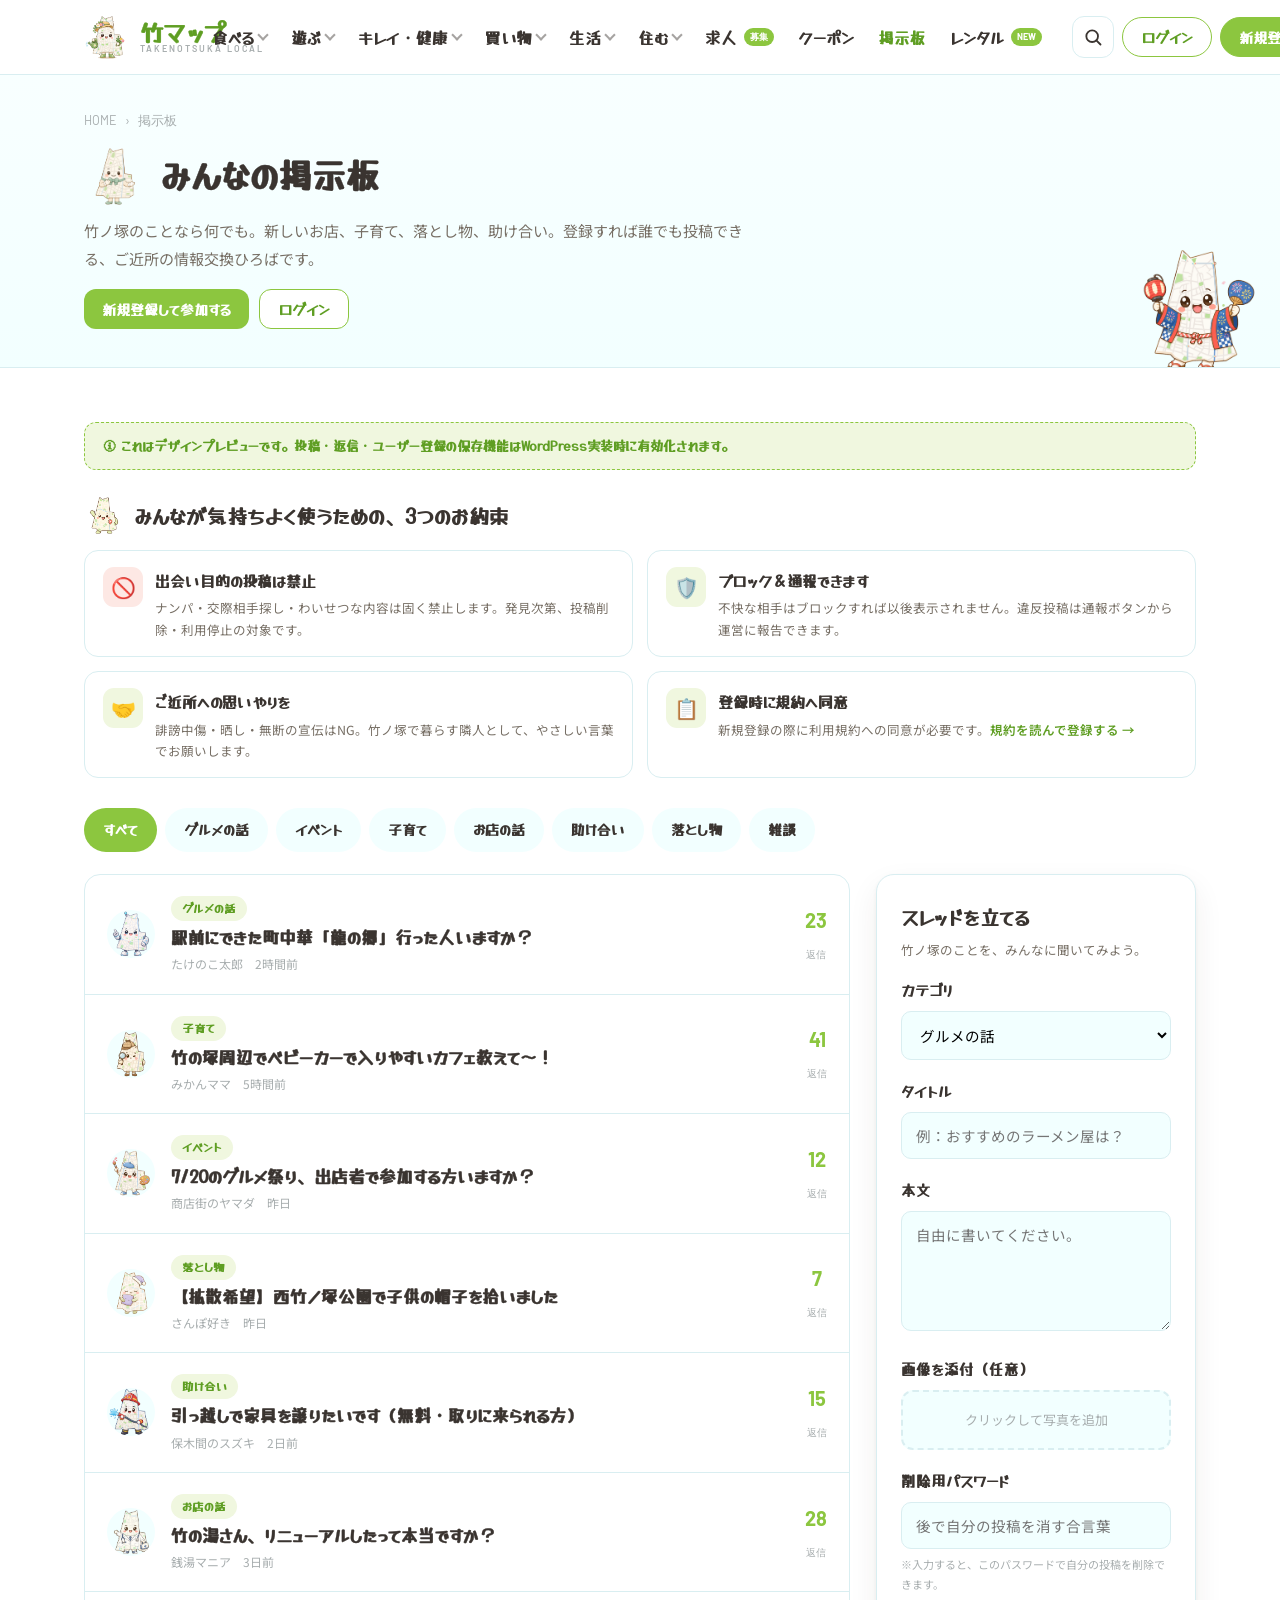
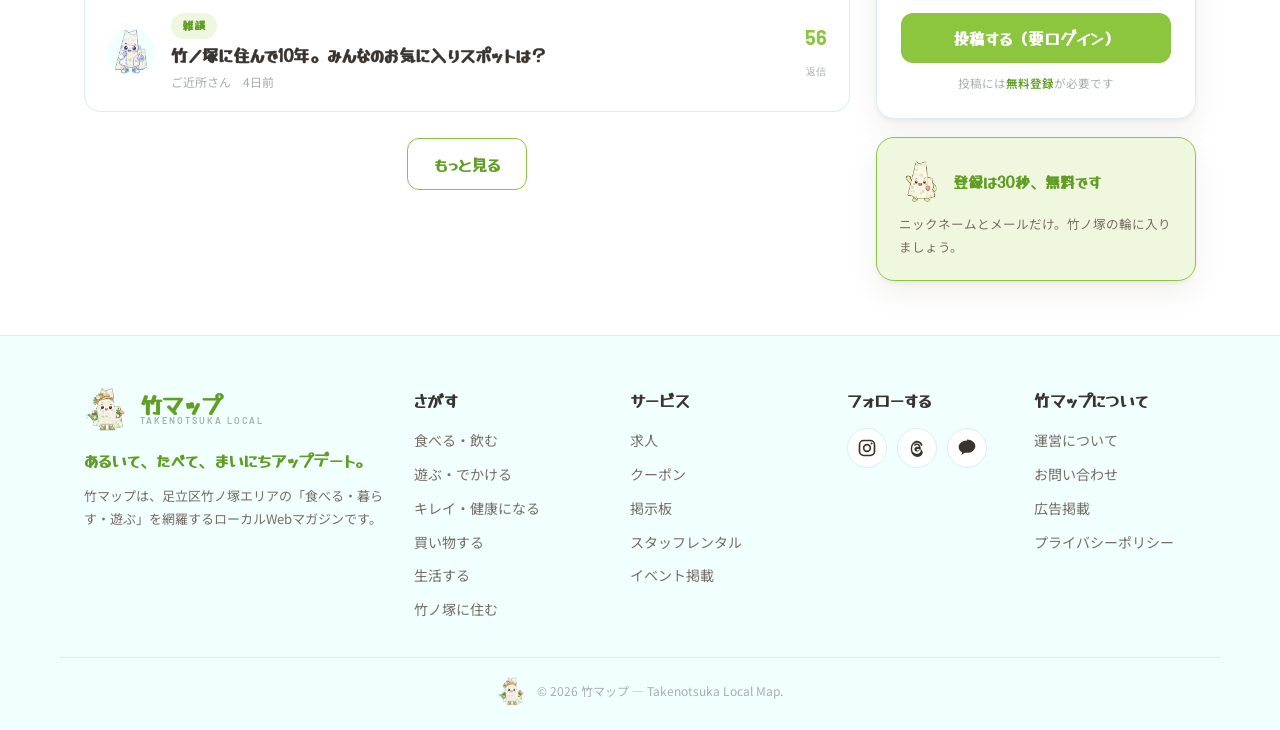
==== commit 3b63a126: "求人詳細/掲示板スレッド詳細ページ追加、クーポン見せるだけモーダル、レンタル申込モーダル、掲示板の画像添付＋削除パスワード、スマホヒーロー強化" ====
--- a/board.html
+++ b/board.html
@@ -58,37 +58,37 @@
     <!-- スレッド一覧 -->
     <div>
       <div class="thread-list">
-        <a class="thread" href="#">
+        <a class="thread" href="thread-single.html">
           <div class="thread__avatar"><img src="assets/img/chara/04.png" alt=""></div>
           <div><span class="thread__cat">グルメの話</span><div class="thread__title">駅前にできた町中華「龍の郷」行った人いますか？</div><div class="thread__meta"><span>たけのこ太郎</span><span>2時間前</span></div></div>
           <div class="thread__stat"><b>23</b><small>返信</small></div>
         </a>
-        <a class="thread" href="#">
+        <a class="thread" href="thread-single.html">
           <div class="thread__avatar"><img src="assets/img/chara/15.png" alt=""></div>
           <div><span class="thread__cat">子育て</span><div class="thread__title">竹の塚周辺でベビーカーで入りやすいカフェ教えて〜！</div><div class="thread__meta"><span>みかんママ</span><span>5時間前</span></div></div>
           <div class="thread__stat"><b>41</b><small>返信</small></div>
         </a>
-        <a class="thread" href="#">
+        <a class="thread" href="thread-single.html">
           <div class="thread__avatar"><img src="assets/img/chara/19.png" alt=""></div>
           <div><span class="thread__cat">イベント</span><div class="thread__title">7/20のグルメ祭り、出店者で参加する方いますか？</div><div class="thread__meta"><span>商店街のヤマダ</span><span>昨日</span></div></div>
           <div class="thread__stat"><b>12</b><small>返信</small></div>
         </a>
-        <a class="thread" href="#">
+        <a class="thread" href="thread-single.html">
           <div class="thread__avatar"><img src="assets/img/chara/06.png" alt=""></div>
           <div><span class="thread__cat">落とし物</span><div class="thread__title">【拡散希望】西竹ノ塚公園で子供の帽子を拾いました</div><div class="thread__meta"><span>さんぽ好き</span><span>昨日</span></div></div>
           <div class="thread__stat"><b>7</b><small>返信</small></div>
         </a>
-        <a class="thread" href="#">
+        <a class="thread" href="thread-single.html">
           <div class="thread__avatar"><img src="assets/img/chara/02.png" alt=""></div>
           <div><span class="thread__cat">助け合い</span><div class="thread__title">引っ越しで家具を譲りたいです（無料・取りに来られる方）</div><div class="thread__meta"><span>保木間のスズキ</span><span>2日前</span></div></div>
           <div class="thread__stat"><b>15</b><small>返信</small></div>
         </a>
-        <a class="thread" href="#">
+        <a class="thread" href="thread-single.html">
           <div class="thread__avatar"><img src="assets/img/chara/13.png" alt=""></div>
           <div><span class="thread__cat">お店の話</span><div class="thread__title">竹の湯さん、リニューアルしたって本当ですか？</div><div class="thread__meta"><span>銭湯マニア</span><span>3日前</span></div></div>
           <div class="thread__stat"><b>28</b><small>返信</small></div>
         </a>
-        <a class="thread" href="#">
+        <a class="thread" href="thread-single.html">
           <div class="thread__avatar"><img src="assets/img/chara/09.png" alt=""></div>
           <div><span class="thread__cat">雑談</span><div class="thread__title">竹ノ塚に住んで10年。みんなのお気に入りスポットは？</div><div class="thread__meta"><span>ご近所さん</span><span>4日前</span></div></div>
           <div class="thread__stat"><b>56</b><small>返信</small></div>
@@ -105,6 +105,8 @@
         <div class="form-row"><label>カテゴリ</label><select class="select"><option>グルメの話</option><option>イベント</option><option>子育て</option><option>お店の話</option><option>助け合い</option><option>落とし物</option><option>雑談</option></select></div>
         <div class="form-row"><label>タイトル</label><input class="input" placeholder="例：おすすめのラーメン屋は？"></div>
         <div class="form-row"><label>本文</label><textarea class="textarea" placeholder="自由に書いてください。"></textarea></div>
+        <div class="form-row"><label>画像を添付（任意）</label><div class="uploader" style="padding:16px;">クリックして写真を追加</div></div>
+        <div class="form-row"><label>削除用パスワード</label><input class="input" type="password" placeholder="後で自分の投稿を消す合言葉"><p style="font-size:11px;color:var(--ink-faint);margin-top:5px;">※入力すると、このパスワードで自分の投稿を削除できます。</p></div>
         <button class="btn btn--primary btn--block js-register">投稿する（要ログイン）</button>
         <p style="font-size:11.5px;color:var(--ink-faint);margin-top:10px;text-align:center;">投稿には<a href="#" class="js-register" style="color:var(--accent-deep);font-weight:600;">無料登録</a>が必要です</p>
       </div>
--- a/assets/css/aruku.css
+++ b/assets/css/aruku.css
@@ -432,6 +432,9 @@
 .sns-icons .ig{background:linear-gradient(45deg,#f9ce34,#ee2a7b,#6228d7);}
 .sns-icons .th{background:#101010;}
 .sns-icons .ln{background:#06c755;}
+.sns-icons .xx{background:#101010;}
+.sns-icons .fb{background:#1877f2;}
+.sns-icons .tt{background:#101010;}
 .apply-card{position:sticky;top:90px;background:var(--paper);border:1px solid var(--line);border-radius:18px;padding:24px;box-shadow:var(--shadow);}
 .apply-card__price{font-family:var(--hand);font-size:24px;color:var(--accent-deep);text-align:center;margin-bottom:4px;}
 .apply-card__cap{text-align:center;font-size:12.5px;color:var(--ink-faint);margin-bottom:16px;}
@@ -474,4 +477,47 @@
 .to-top:hover .to-top__chara{animation:sway .5s ease-in-out infinite;}
 @media(max-width:560px){.to-top{right:14px;bottom:16px;}.to-top__chara{width:54px;height:54px;}}
 
+/* ===== 掲示板スレッド詳細 ===== */
+.post-card{background:var(--paper);border:1px solid var(--line);border-radius:16px;padding:24px 26px;}
+.post-head{display:flex;align-items:center;gap:12px;margin-bottom:14px;}
+.post-head__av{width:50px;height:50px;border-radius:99px;overflow:hidden;flex:none;background:var(--bg);}
+.post-head__av img{width:100%;height:100%;object-fit:cover;}
+.post-body p{font-size:14.5px;line-height:1.95;}
+.post-img{margin-top:14px;border-radius:12px;border:1px solid var(--line);max-width:360px;}
+.reply{display:flex;gap:14px;padding:18px 2px;border-bottom:1px solid var(--line);}
+.reply:last-child{border-bottom:none;}
+.reply__av{width:44px;height:44px;border-radius:99px;overflow:hidden;flex:none;background:var(--bg);}
+.reply__av img{width:100%;height:100%;object-fit:cover;}
+.reply__main{flex:1;min-width:0;}
+.reply__head{display:flex;align-items:center;gap:10px;font-size:12px;color:var(--ink-faint);margin-bottom:5px;}
+.reply__name{font-family:var(--hand);font-size:14px;color:var(--ink);}
+.reply__body{font-size:14px;line-height:1.85;}
+.reply__img{margin-top:10px;border-radius:10px;max-width:240px;border:1px solid var(--line);}
+.reply__del{margin-left:auto;font-size:11.5px;color:var(--ink-faint);background:none;border:1px solid var(--line);border-radius:8px;padding:3px 10px;cursor:pointer;font-family:var(--hand);}
+.reply__del:hover{border-color:var(--accent);color:var(--accent-deep);}
+
+/* ===== クーポンモーダル（見せるだけ） ===== */
+.modal__box--wide{width:min(460px,100%);}
+.cmodal__lead{text-align:center;font-family:var(--hand);font-size:14px;color:var(--ink-soft);margin-bottom:12px;}
+.cmodal__visual{border-radius:14px;overflow:hidden;position:relative;aspect-ratio:16/10;background:var(--bg-2);}
+.cmodal__visual img{width:100%;height:100%;object-fit:cover;}
+.cmodal__offer{position:absolute;left:12px;top:12px;font-family:var(--hand);font-size:20px;background:var(--accent);color:#fff;padding:5px 16px;border-radius:99px;box-shadow:0 4px 10px rgba(0,0,0,.18);}
+.cmodal__title{font-family:var(--hand);font-size:18px;text-align:center;margin:14px 0 2px;}
+.cmodal__shop{text-align:center;font-size:12.5px;color:var(--ink-faint);}
+.cmodal__cond{background:var(--bg);border-radius:12px;padding:14px 16px;font-size:13px;color:var(--ink-soft);line-height:1.95;text-align:left;margin:14px 0;}
+.cmodal__cond b{color:var(--accent-deep);}
+.cmodal__show{background:var(--accent-soft);color:var(--accent-deep);border-radius:12px;padding:13px;font-family:var(--hand);text-align:center;font-size:15px;line-height:1.5;}
+
+/* ===== スタッフレンタル モーダル ===== */
+.smodal__top{display:flex;gap:16px;align-items:center;margin-bottom:16px;}
+.smodal__photo{width:96px;height:96px;border-radius:16px;overflow:hidden;flex:none;background:linear-gradient(160deg,#eafbfd,#d2eef3);display:grid;place-items:center;}
+.smodal__photo img{width:88%;height:88%;object-fit:contain;}
+.smodal__name{font-family:var(--hand);font-size:22px;}
+.smodal__name small{font-size:12px;color:var(--ink-faint);margin-left:6px;font-family:"Barlow";}
+.smodal__rate{font-family:var(--hand);color:var(--accent-deep);font-size:16px;margin-top:2px;}
+.smodal__skills{display:flex;flex-wrap:wrap;gap:6px;margin-top:8px;}
+.smodal__skills span{font-family:var(--hand);font-size:12px;padding:3px 11px;border-radius:99px;background:var(--accent-soft);color:var(--accent-deep);}
+.smodal__bio{font-size:13.5px;color:var(--ink-soft);line-height:1.85;background:var(--bg);border-radius:12px;padding:13px 15px;margin-bottom:16px;}
+.modal__box--scroll{max-height:90vh;overflow-y:auto;}
+
 @media(prefers-reduced-motion:reduce){*{animation:none !important;}}
